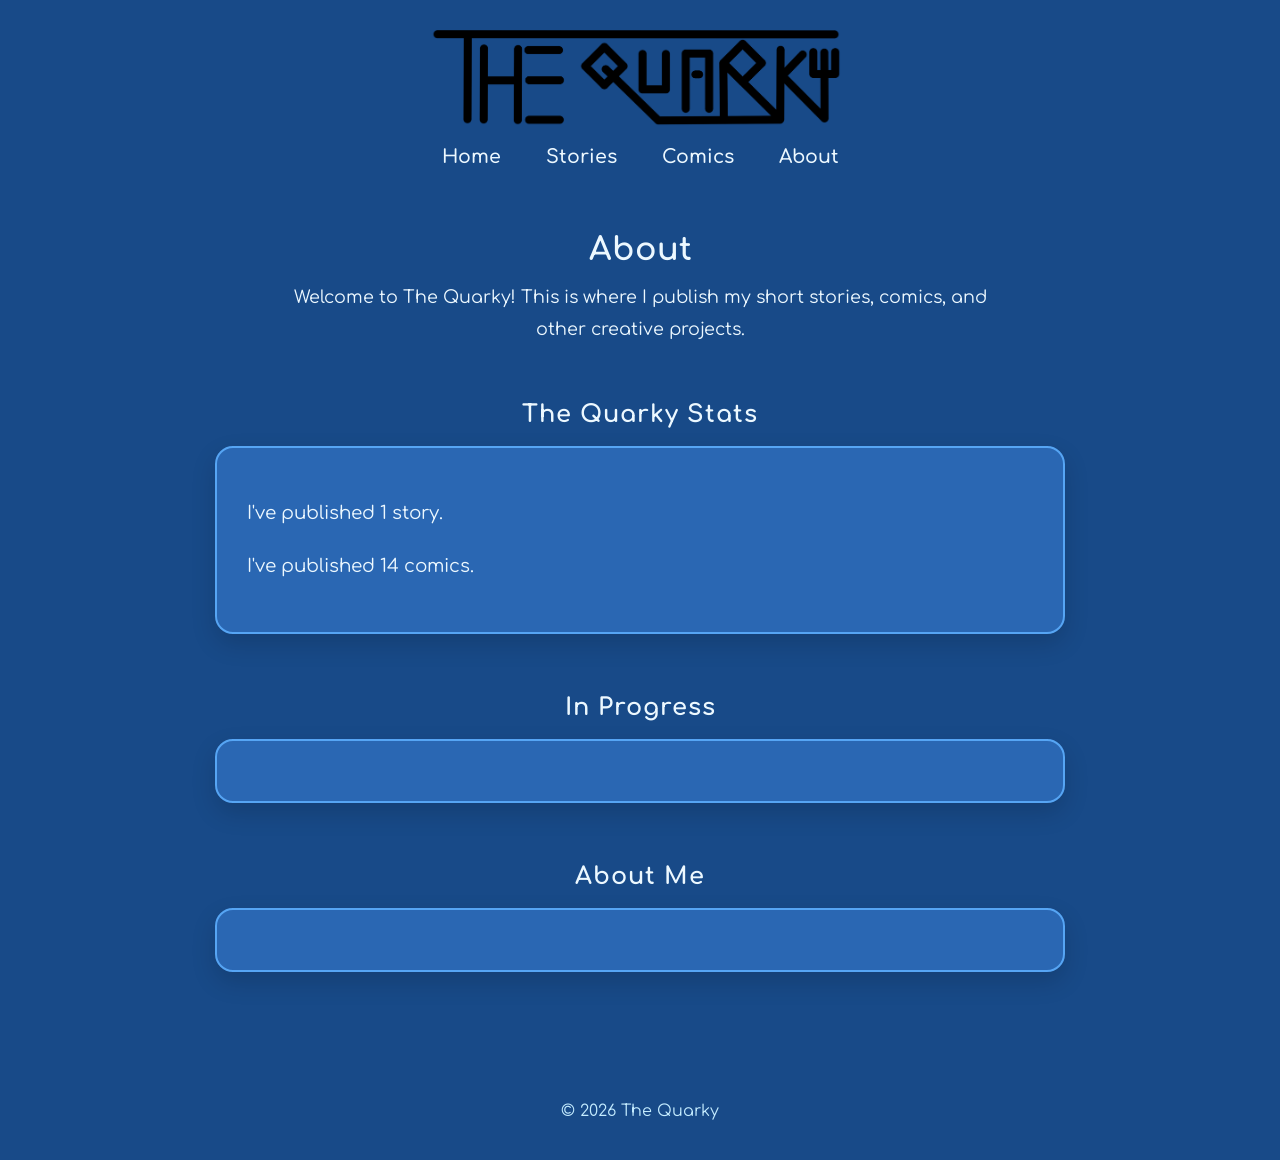
==== about.html @ 54a02f56 "Create an about page" ====
<!DOCTYPE html>
<html lang="en">

<head>

    <meta charset="UTF-8">

    <meta name="viewport" content="width=device-width, initial-scale=1.0">

    <title>About | The Quarky</title>

    <link rel="stylesheet" href="css/style.css">

</head>

<body>

<header>

    <img src="assets/logo.png" class="logo" alt="The Quarky">

    <nav>

        <a href="index.html">Home</a>
        <a href="stories.html">Stories</a>
        <a href="comics.html">Comics</a>
        <a href="about.html">About</a>

    </nav>

</header>

<main class="about-page">

    <h1>About</h1>

    <p class="about-intro">

        Welcome to The Quarky! This is where I publish my short stories,
        comics, and other creative projects.

    </p>

    <!-- ========================= -->
    <!-- Statistics -->
    <!-- ========================= -->

    <section class="about-section">

        <h2>The Quarky Stats</h2>

        <div class="about-card">

            <p id="storyCount"></p>

            <p id="comicCount"></p>

            <p id="wordCount"></p>

        </div>

    </section>

    <!-- ========================= -->
    <!-- In Progress -->
    <!-- ========================= -->

    <section class="about-section">

        <h2>In Progress</h2>

        <div class="about-card">

            <div id="inProgress"></div>

        </div>

    </section>

    <!-- ========================= -->
    <!-- About Me -->
    <!-- ========================= -->

    <section class="about-section">

        <h2>About Me</h2>

        <div class="about-card">

            <div id="aboutMe"></div>

        </div>

    </section>

</main>

<footer>

    © 2026 The Quarky

</footer>

<script src="js/stories.js"></script>
<script src="js/comics.js"></script>
<script src="js/about.js"></script>

</body>

</html>
---- css/style.css ----
@import url('https://fonts.googleapis.com/css2?family=Comfortaa:wght@300;400;500;600;700&display=swap');

:root {

    --background: #184A88;
    --panel: #2A67B3;
    --panelHover: #3678C7;
    --accent: #74D8FF;
    --text: #ECF8FF;
    --border: #56A5F4;

}

* {

    margin: 0;
    padding: 0;
    box-sizing: border-box;

}

body {

    background: var(--background);
    color: var(--text);
    font-family: 'Comfortaa', sans-serif;

}

/* ================= HEADER ================= */

header {

    display: flex;
    flex-direction: column;
    align-items: center;

    padding: 15px;

}

.logo {

    width: 420px;
    max-width: 90%;

}

nav {

    display: flex;
    justify-content: center;
    flex-wrap: wrap;

    gap: 45px;

    margin-top: 12px;

}

nav a {

    color: var(--text);
    text-decoration: none;

    font-size: 19px;
    font-weight: 600;

    transition: .2s;

}

nav a:hover {

    color: var(--accent);
    transform: translateY(-2px);

}

/* ================= GENERAL ================= */

main {

    width: 92%;
    max-width: 1400px;
    margin: auto;

}

footer {

    text-align: center;

    padding: 40px;

    margin-top: 90px;

    color: #C4ECFF;

}

/* ================================================= */
/* HOME */
/* ================================================= */

.featured {

    margin-top: 60px;

}

.featured h2 {

    text-align: center;

    margin-bottom: 25px;

    font-size: 34px;

    letter-spacing: 2px;

}

.feature-card {

    display: flex;

    gap: 45px;

    align-items: flex-start;

    background: var(--panel);

    border: 2px solid var(--border);

    border-radius: 24px;

    padding: 35px;

    box-shadow: 0 0 30px rgba(0, 0, 0, .18);

}

.story-cover {

    width: 240px;

    border-radius: 18px;

}

.comic-cover {

    width: 280px;

    border-radius: 18px;

}

.feature-info {

    display: flex;

    flex-direction: column;

    gap: 25px;

}

.feature-info h3 {

    font-size: 32px;

}

.feature-info p {

    font-size: 20px;

    line-height: 1.6;

}

button {

    width: 220px;

    height: 55px;

    border: none;

    border-radius: 16px;

    background: var(--accent);

    color: #063258;

    font-family: 'Comfortaa';

    font-size: 18px;

    font-weight: bold;

    cursor: pointer;

    transition: .2s;

}

button:hover {

    transform: translateY(-2px);

    filter: brightness(1.05);

}

/* ================================================= */
/* STORIES */
/* ================================================= */

.stories-page h1 {

    text-align: center;

    font-size: 42px;

    margin: 25px 0 30px;

}

.search-container {

    display: flex;

    justify-content: center;

    margin-bottom: 45px;

}

#storySearch {

    width: 700px;

    max-width: 90%;

    height: 58px;

    padding: 0 22px;

    background: var(--panel);

    color: white;

    border: 2px solid var(--border);

    border-radius: 18px;

    font-size: 20px;

    font-family: 'Comfortaa';

    outline: none;

}

.story-grid {

    display: grid;

    grid-template-columns: repeat(auto-fill, minmax(170px, 1fr));

    gap: 40px;

    justify-items: center;

    margin-bottom: 80px;

}

.story-card {

    cursor: pointer;

    transition: .25s;

}

.story-card:hover {

    transform: translateY(-8px) scale(1.03);

}

.story-card.selected {

    position: relative;

    z-index: 1001;

}

.story-card img {

    width: 170px;

    border-radius: 18px;

    border: 2px solid var(--border);

    box-shadow: 0 0 22px rgba(0, 0, 0, .25);

}

/* Overlay */

.overlay {

    position: fixed;

    inset: 0;

    background: rgba(0, 0, 0, .55);

    opacity: 0;

    pointer-events: none;

    transition: .25s;

    z-index: 1000;

}

.overlay.active {

    opacity: 1;

    pointer-events: auto;

}

/* Sidebar */

.story-sidebar {

    position: fixed;

    top: 0;

    right: 0;

    width: 400px;

    max-width: 90vw;

    height: 100vh;

    background: var(--panel);

    border-left: 2px solid var(--border);

    transform: translateX(100%);

    transition: .25s;

    z-index: 1002;

    overflow-y: auto;

    padding: 30px;

}

.story-sidebar.open {

    transform: translateX(0);

}

.close-sidebar {

    position: absolute;

    top: 18px;

    right: 18px;

    width: 42px;

    height: 42px;

    border-radius: 50%;

}

.sidebar-cover {

    width: 100%;

    border-radius: 18px;

    margin-top: 40px;

    margin-bottom: 25px;

}

.story-sidebar h2 {

    font-size: 30px;

    margin-bottom: 15px;

}

.sidebar-release {

    margin-bottom: 20px;

}

.sidebar-tags {

    display: flex;

    flex-wrap: wrap;

    gap: 10px;

    margin: 25px 0;

}

.sidebar-tags span {

    padding: 8px 14px;

    border-radius: 20px;

    border: 1px solid var(--border);

    background: rgba(255, 255, 255, .08);

}

/* ================================================= */
/* COMICS */
/* ================================================= */

.comic-page {

    display: flex;

    flex-direction: column;

    align-items: center;

    margin-top: 30px;

}

.comic-page h1 {

    text-align: center;

    font-size: 42px;

    margin-bottom: 30px;

}

.comic-frame {

    width: 100%;

    max-width: 1050px;

    background: var(--panel);

    border: 2px solid var(--border);

    border-radius: 24px;

    padding: 20px;

    box-shadow: 0 0 35px rgba(0, 0, 0, .25);

    display: flex;

    justify-content: center;

}

#comicImage {

    width: 100%;

    height: auto;

    border-radius: 16px;

    display: block;

}

.comic-navigation {

    display: flex;

    justify-content: center;

    flex-wrap: wrap;

    gap: 18px;

    margin-top: 35px;

}

.comic-navigation button {

    width: 155px;

}

.comic-date {

    margin-top: 30px;

    font-size: 20px;

    color: #D9F3FF;

}

/* ================================================= */
/* MOBILE */
/* ================================================= */

@media(max-width:850px) {

    .logo {

        width: 300px;

    }

    nav {

        gap: 22px;

    }

    .feature-card {

        flex-direction: column;

        align-items: center;

        text-align: center;

    }

    .story-grid {

        grid-template-columns: repeat(auto-fill, minmax(140px, 1fr));

    }

    .story-card img {

        width: 140px;

    }

    .story-sidebar {

        width: 100%;

    }

    .comic-navigation button {

        width: 140px;

    }

}

/* ================================================= */
/* Comic Title */
/* ================================================= */

#comicTitle{

    display:flex;

    flex-direction:column;

    align-items:center;

    gap:6px;

    margin-bottom:22px;

}

.comic-number{

    font-size:15px;

    letter-spacing:3px;

    color:var(--textSecondary);

    font-weight:700;

}

.comic-name{

    font-size:34px;

    font-weight:700;

    color:var(--text);

    text-align:center;

}

.story-reader{

    max-width:900px;

    margin:60px auto;

    padding:0 30px;

    text-align:center;

}

.story-reader h1{

    margin-bottom:12px;

}

.story-info{

    display:flex;

    justify-content:center;

    gap:12px;

    margin-bottom:20px;

}

.story-tags{

    display:flex;

    justify-content:center;

    flex-wrap:wrap;

    gap:10px;

    margin-bottom:40px;

}

.story-tag{

    background:var(--panel);

    border:1px solid var(--border);

    border-radius:999px;

    padding:8px 16px;

    font-size:.95rem;

}

.story-content{

    text-align:left;

    max-width:720px;

    margin:0 auto 40px auto;

    line-height:1.9;

    font-size:1.1rem;

}

.story-content p{

    margin-bottom:1.6em;

}

.primary-button{

    margin:0 auto;

    display:block;

}

/* =======================================================
   ABOUT PAGE
======================================================= */

.about-page{

    max-width:900px;

    margin:50px auto;

    padding:0 25px;

    text-align:center;

}

.about-page h1{

    margin-bottom:15px;

}

.about-intro{

    max-width:700px;

    margin:0 auto 55px auto;

    line-height:1.8;

    font-size:1.1rem;

}

.about-section{

    margin-bottom:60px;

}

.about-section h2{

    margin-bottom:18px;

    letter-spacing:1px;

}

/* =======================================================
   NOTE CARDS
======================================================= */

.about-card{

    background:var(--panel);

    border:2px solid var(--border);

    border-radius:18px;

    padding:30px;

    text-align:left;

    line-height:1.9;

    box-shadow:0 10px 25px rgba(0,0,0,.15);

}

.about-card p{

    margin:12px 0;

}

/* =======================================================
   STATISTICS
======================================================= */

.about-card p{

    font-size:1.08rem;

}

#storyCount,
#comicCount,
#wordCount{

    font-size:1.15rem;

    margin:18px 0;

}

/* =======================================================
   MOBILE
======================================================= */

@media (max-width:700px){

    .about-page{

        padding:0 18px;

    }

    .about-card{

        padding:22px;

    }

}
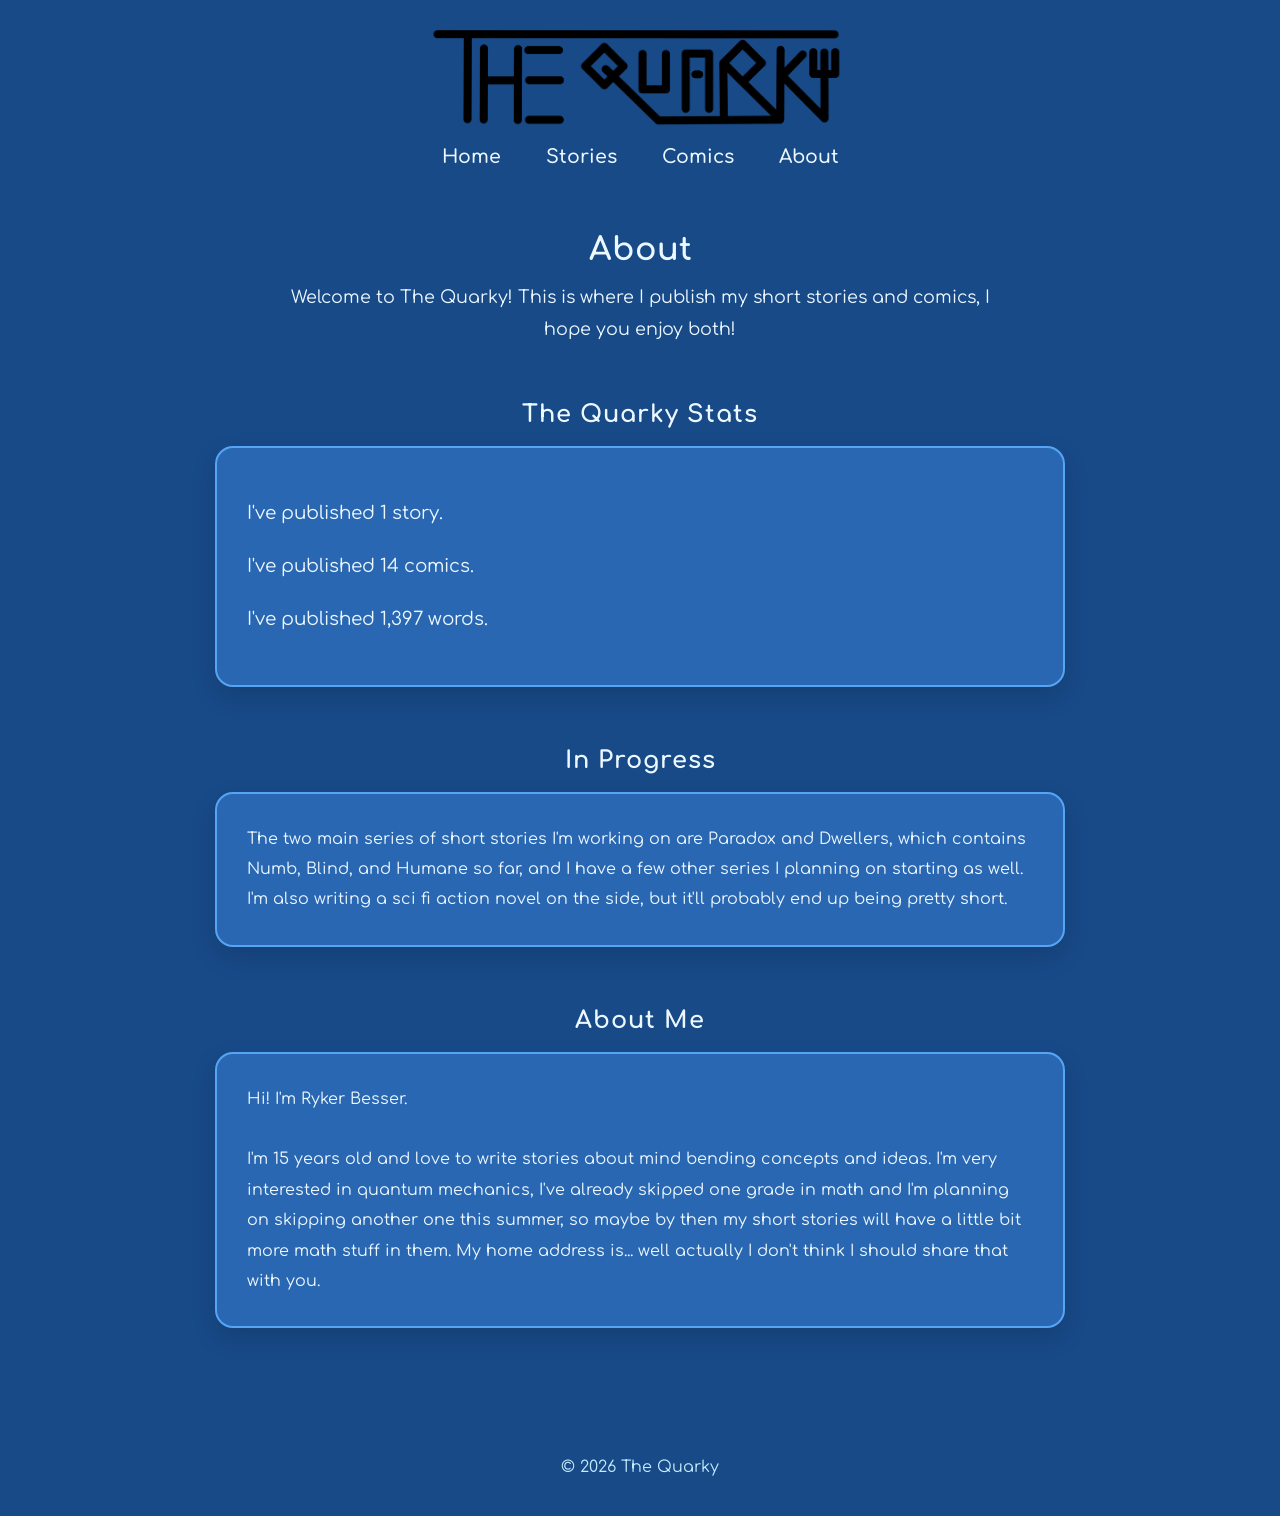
==== commit 05babc47: "change some things" ====
--- a/about.html
+++ b/about.html
@@ -36,8 +36,8 @@
 
     <p class="about-intro">
 
-        Welcome to The Quarky! This is where I publish my short stories,
-        comics, and other creative projects.
+        Welcome to The Quarky! This is where I publish my short stories and
+        comics, I hope you enjoy both!
 
     </p>
 
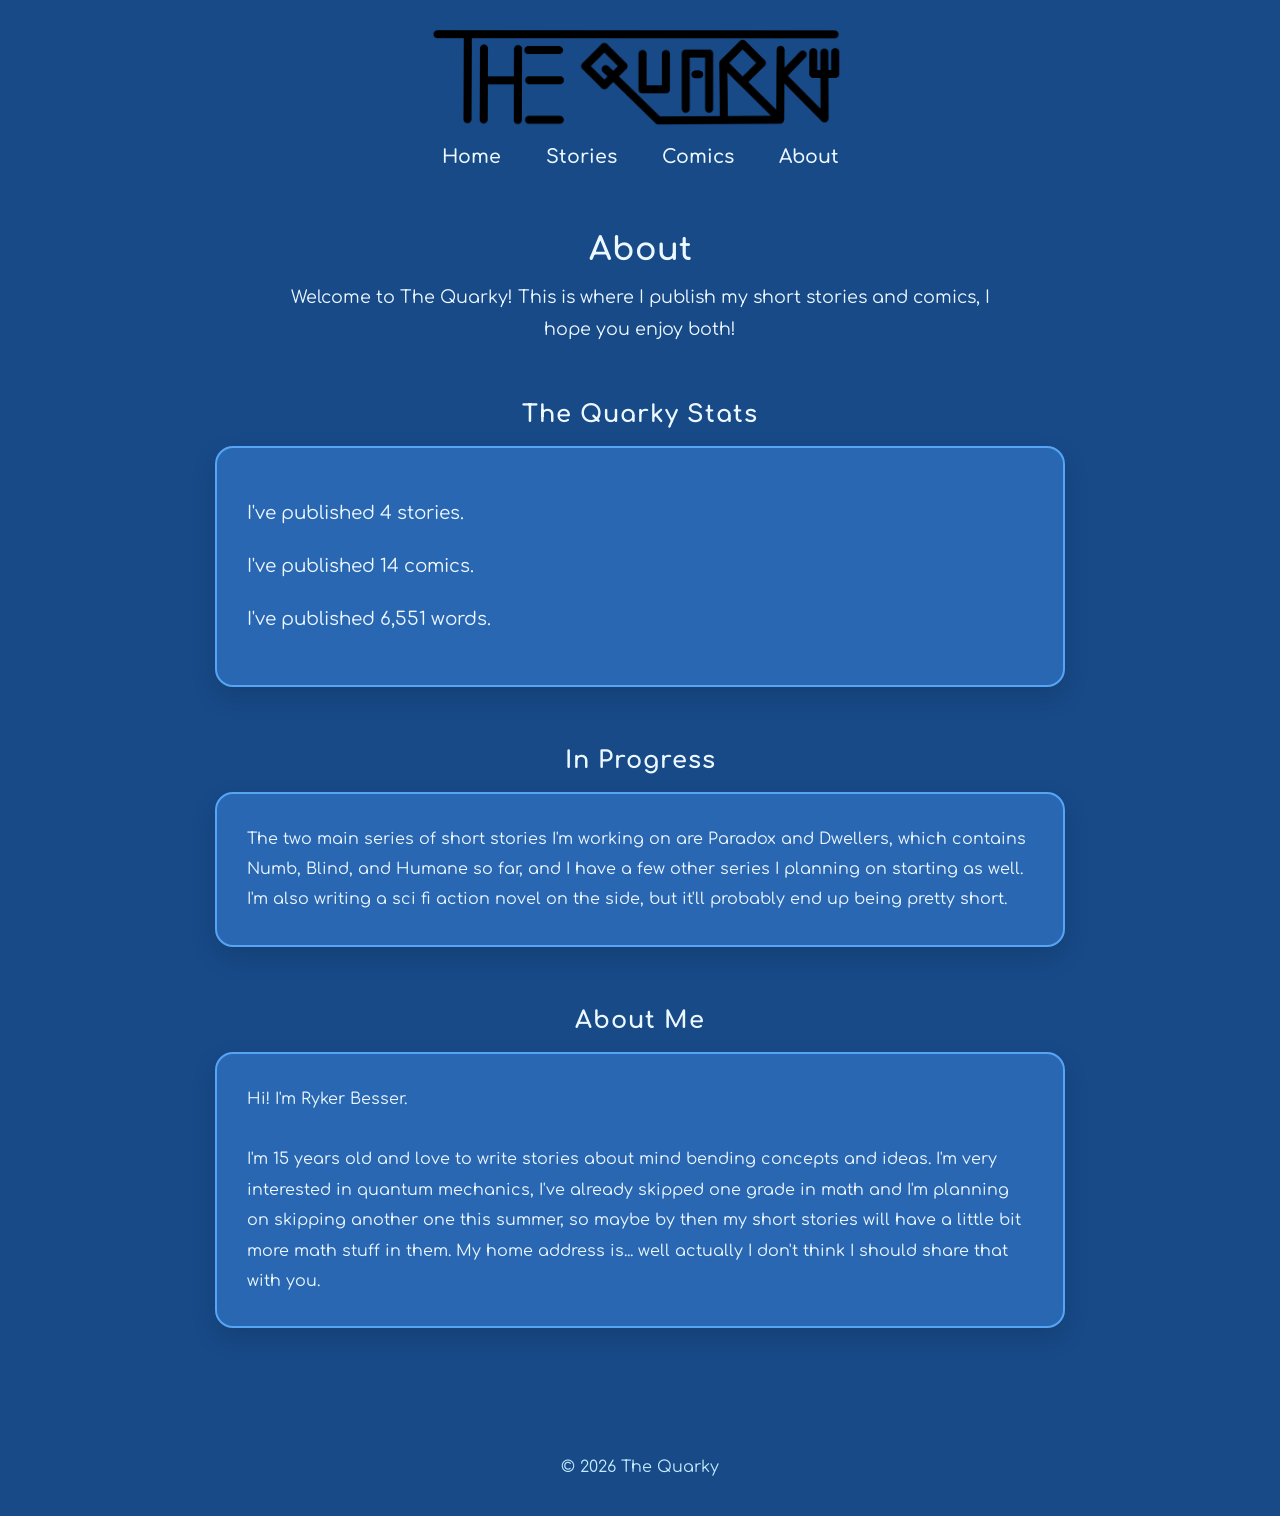
==== commit 96fc2532: "Added stories" ====
--- a/about.html
+++ b/about.html
@@ -15,96 +15,95 @@
 
 <body>
 
-<header>
+    <header>
 
-    <img src="assets/logo.png" class="logo" alt="The Quarky">
+        <img src="assets/logo.png" class="logo" alt="The Quarky">
 
-    <nav>
+        <nav>
 
-        <a href="index.html">Home</a>
-        <a href="stories.html">Stories</a>
-        <a href="comics.html">Comics</a>
-        <a href="about.html">About</a>
+            <a href="index.html">Home</a>
+            <a href="stories.html">Stories</a>
+            <a href="comics.html">Comics</a>
+            <a href="about.html">About</a>
 
-    </nav>
+        </nav>
 
-</header>
+    </header>
 
-<main class="about-page">
+    <main class="about-page">
 
-    <h1>About</h1>
+        <h1>About</h1>
 
-    <p class="about-intro">
+        <p class="about-intro">
 
-        Welcome to The Quarky! This is where I publish my short stories and
-        comics, I hope you enjoy both!
+            Welcome to The Quarky! This is where I publish my short stories and
+            comics, I hope you enjoy both!
 
-    </p>
+        </p>
 
-    <!-- ========================= -->
-    <!-- Statistics -->
-    <!-- ========================= -->
+        <!-- ========================= -->
+        <!-- Statistics -->
+        <!-- ========================= -->
 
-    <section class="about-section">
+        <section class="about-section">
 
-        <h2>The Quarky Stats</h2>
+            <h2>The Quarky Stats</h2>
 
-        <div class="about-card">
+            <div class="about-card">
 
-            <p id="storyCount"></p>
+                <p id="storyCount"></p>
 
-            <p id="comicCount"></p>
+                <p id="comicCount"></p>
 
-            <p id="wordCount"></p>
+                <p id="wordCount"></p>
 
-        </div>
+            </div>
 
-    </section>
+        </section>
 
-    <!-- ========================= -->
-    <!-- In Progress -->
-    <!-- ========================= -->
+        <!-- ========================= -->
+        <!-- In Progress -->
+        <!-- ========================= -->
 
-    <section class="about-section">
+        <section class="about-section">
 
-        <h2>In Progress</h2>
+            <h2>In Progress</h2>
 
-        <div class="about-card">
+            <div class="about-card">
 
-            <div id="inProgress"></div>
+                <div id="inProgress"></div>
 
-        </div>
+            </div>
 
-    </section>
+        </section>
 
-    <!-- ========================= -->
-    <!-- About Me -->
-    <!-- ========================= -->
+        <!-- ========================= -->
+        <!-- About Me -->
+        <!-- ========================= -->
 
-    <section class="about-section">
+        <section class="about-section">
 
-        <h2>About Me</h2>
+            <h2>About Me</h2>
 
-        <div class="about-card">
+            <div class="about-card">
 
-            <div id="aboutMe"></div>
+                <div id="aboutMe"></div>
 
-        </div>
+            </div>
 
-    </section>
+        </section>
 
-</main>
+    </main>
 
-<footer>
+    <footer>
 
-    © 2026 The Quarky
+        © 2026 The Quarky
 
-</footer>
+    </footer>
 
-<script src="js/stories.js"></script>
-<script src="js/comics.js"></script>
-<script src="js/about.js"></script>
-
+    <script src="js/storiesData.js"></script>
+    <script src="js/comicsData.js"></script>
+    <script src="js/about.js"></script>
 </body>
 
 </html>
--- a/css/style.css
+++ b/css/style.css
@@ -525,16 +525,6 @@
 
 }
 
-.comic-date {
-
-    margin-top: 30px;
-
-    font-size: 20px;
-
-    color: #D9F3FF;
-
-}
-
 /* ================================================= */
 /* MOBILE */
 /* ================================================= */
@@ -593,127 +583,127 @@
 /* Comic Title */
 /* ================================================= */
 
-#comicTitle{
-
-    display:flex;
-
-    flex-direction:column;
-
-    align-items:center;
-
-    gap:6px;
-
-    margin-bottom:22px;
-
-}
-
-.comic-number{
-
-    font-size:15px;
-
-    letter-spacing:3px;
-
-    color:var(--textSecondary);
-
-    font-weight:700;
-
-}
-
-.comic-name{
-
-    font-size:34px;
-
-    font-weight:700;
-
-    color:var(--text);
-
-    text-align:center;
-
-}
-
-.story-reader{
-
-    max-width:900px;
-
-    margin:60px auto;
-
-    padding:0 30px;
-
-    text-align:center;
-
-}
-
-.story-reader h1{
-
-    margin-bottom:12px;
-
-}
-
-.story-info{
-
-    display:flex;
-
-    justify-content:center;
-
-    gap:12px;
-
-    margin-bottom:20px;
-
-}
-
-.story-tags{
-
-    display:flex;
-
-    justify-content:center;
-
-    flex-wrap:wrap;
-
-    gap:10px;
-
-    margin-bottom:40px;
-
-}
-
-.story-tag{
-
-    background:var(--panel);
-
-    border:1px solid var(--border);
-
-    border-radius:999px;
-
-    padding:8px 16px;
-
-    font-size:.95rem;
-
-}
-
-.story-content{
-
-    text-align:left;
-
-    max-width:720px;
-
-    margin:0 auto 40px auto;
-
-    line-height:1.9;
-
-    font-size:1.1rem;
-
-}
-
-.story-content p{
-
-    margin-bottom:1.6em;
-
-}
-
-.primary-button{
-
-    margin:0 auto;
-
-    display:block;
+#comicTitle {
+
+    display: flex;
+
+    flex-direction: column;
+
+    align-items: center;
+
+    gap: 6px;
+
+    margin-bottom: 22px;
+
+}
+
+.comic-number {
+
+    font-size: 15px;
+
+    letter-spacing: 3px;
+
+    color: var(--textSecondary);
+
+    font-weight: 700;
+
+}
+
+.comic-name {
+
+    font-size: 34px;
+
+    font-weight: 700;
+
+    color: var(--text);
+
+    text-align: center;
+
+}
+
+.story-reader {
+
+    max-width: 900px;
+
+    margin: 60px auto;
+
+    padding: 0 30px;
+
+    text-align: center;
+
+}
+
+.story-reader h1 {
+
+    margin-bottom: 12px;
+
+}
+
+.story-info {
+
+    display: flex;
+
+    justify-content: center;
+
+    gap: 12px;
+
+    margin-bottom: 20px;
+
+}
+
+.story-tags {
+
+    display: flex;
+
+    justify-content: center;
+
+    flex-wrap: wrap;
+
+    gap: 10px;
+
+    margin-bottom: 40px;
+
+}
+
+.story-tag {
+
+    background: var(--panel);
+
+    border: 1px solid var(--border);
+
+    border-radius: 999px;
+
+    padding: 8px 16px;
+
+    font-size: .95rem;
+
+}
+
+.story-content {
+
+    text-align: left;
+
+    max-width: 720px;
+
+    margin: 0 auto 40px auto;
+
+    line-height: 1.9;
+
+    font-size: 1.1rem;
+
+}
+
+.story-content p {
+
+    margin-bottom: 1.6em;
+
+}
+
+.primary-button {
+
+    margin: 0 auto;
+
+    display: block;
 
 }
 
@@ -721,47 +711,47 @@
    ABOUT PAGE
 ======================================================= */
 
-.about-page{
-
-    max-width:900px;
-
-    margin:50px auto;
-
-    padding:0 25px;
-
-    text-align:center;
-
-}
-
-.about-page h1{
-
-    margin-bottom:15px;
-
-}
-
-.about-intro{
-
-    max-width:700px;
-
-    margin:0 auto 55px auto;
-
-    line-height:1.8;
-
-    font-size:1.1rem;
-
-}
-
-.about-section{
-
-    margin-bottom:60px;
-
-}
-
-.about-section h2{
-
-    margin-bottom:18px;
-
-    letter-spacing:1px;
+.about-page {
+
+    max-width: 900px;
+
+    margin: 50px auto;
+
+    padding: 0 25px;
+
+    text-align: center;
+
+}
+
+.about-page h1 {
+
+    margin-bottom: 15px;
+
+}
+
+.about-intro {
+
+    max-width: 700px;
+
+    margin: 0 auto 55px auto;
+
+    line-height: 1.8;
+
+    font-size: 1.1rem;
+
+}
+
+.about-section {
+
+    margin-bottom: 60px;
+
+}
+
+.about-section h2 {
+
+    margin-bottom: 18px;
+
+    letter-spacing: 1px;
 
 }
 
@@ -769,27 +759,27 @@
    NOTE CARDS
 ======================================================= */
 
-.about-card{
-
-    background:var(--panel);
-
-    border:2px solid var(--border);
-
-    border-radius:18px;
-
-    padding:30px;
-
-    text-align:left;
-
-    line-height:1.9;
-
-    box-shadow:0 10px 25px rgba(0,0,0,.15);
-
-}
-
-.about-card p{
-
-    margin:12px 0;
+.about-card {
+
+    background: var(--panel);
+
+    border: 2px solid var(--border);
+
+    border-radius: 18px;
+
+    padding: 30px;
+
+    text-align: left;
+
+    line-height: 1.9;
+
+    box-shadow: 0 10px 25px rgba(0, 0, 0, .15);
+
+}
+
+.about-card p {
+
+    margin: 12px 0;
 
 }
 
@@ -797,19 +787,19 @@
    STATISTICS
 ======================================================= */
 
-.about-card p{
-
-    font-size:1.08rem;
+.about-card p {
+
+    font-size: 1.08rem;
 
 }
 
 #storyCount,
 #comicCount,
-#wordCount{
-
-    font-size:1.15rem;
-
-    margin:18px 0;
+#wordCount {
+
+    font-size: 1.15rem;
+
+    margin: 18px 0;
 
 }
 
@@ -817,17 +807,17 @@
    MOBILE
 ======================================================= */
 
-@media (max-width:700px){
-
-    .about-page{
-
-        padding:0 18px;
+@media (max-width:700px) {
+
+    .about-page {
+
+        padding: 0 18px;
 
     }
 
-    .about-card{
-
-        padding:22px;
+    .about-card {
+
+        padding: 22px;
 
     }
 
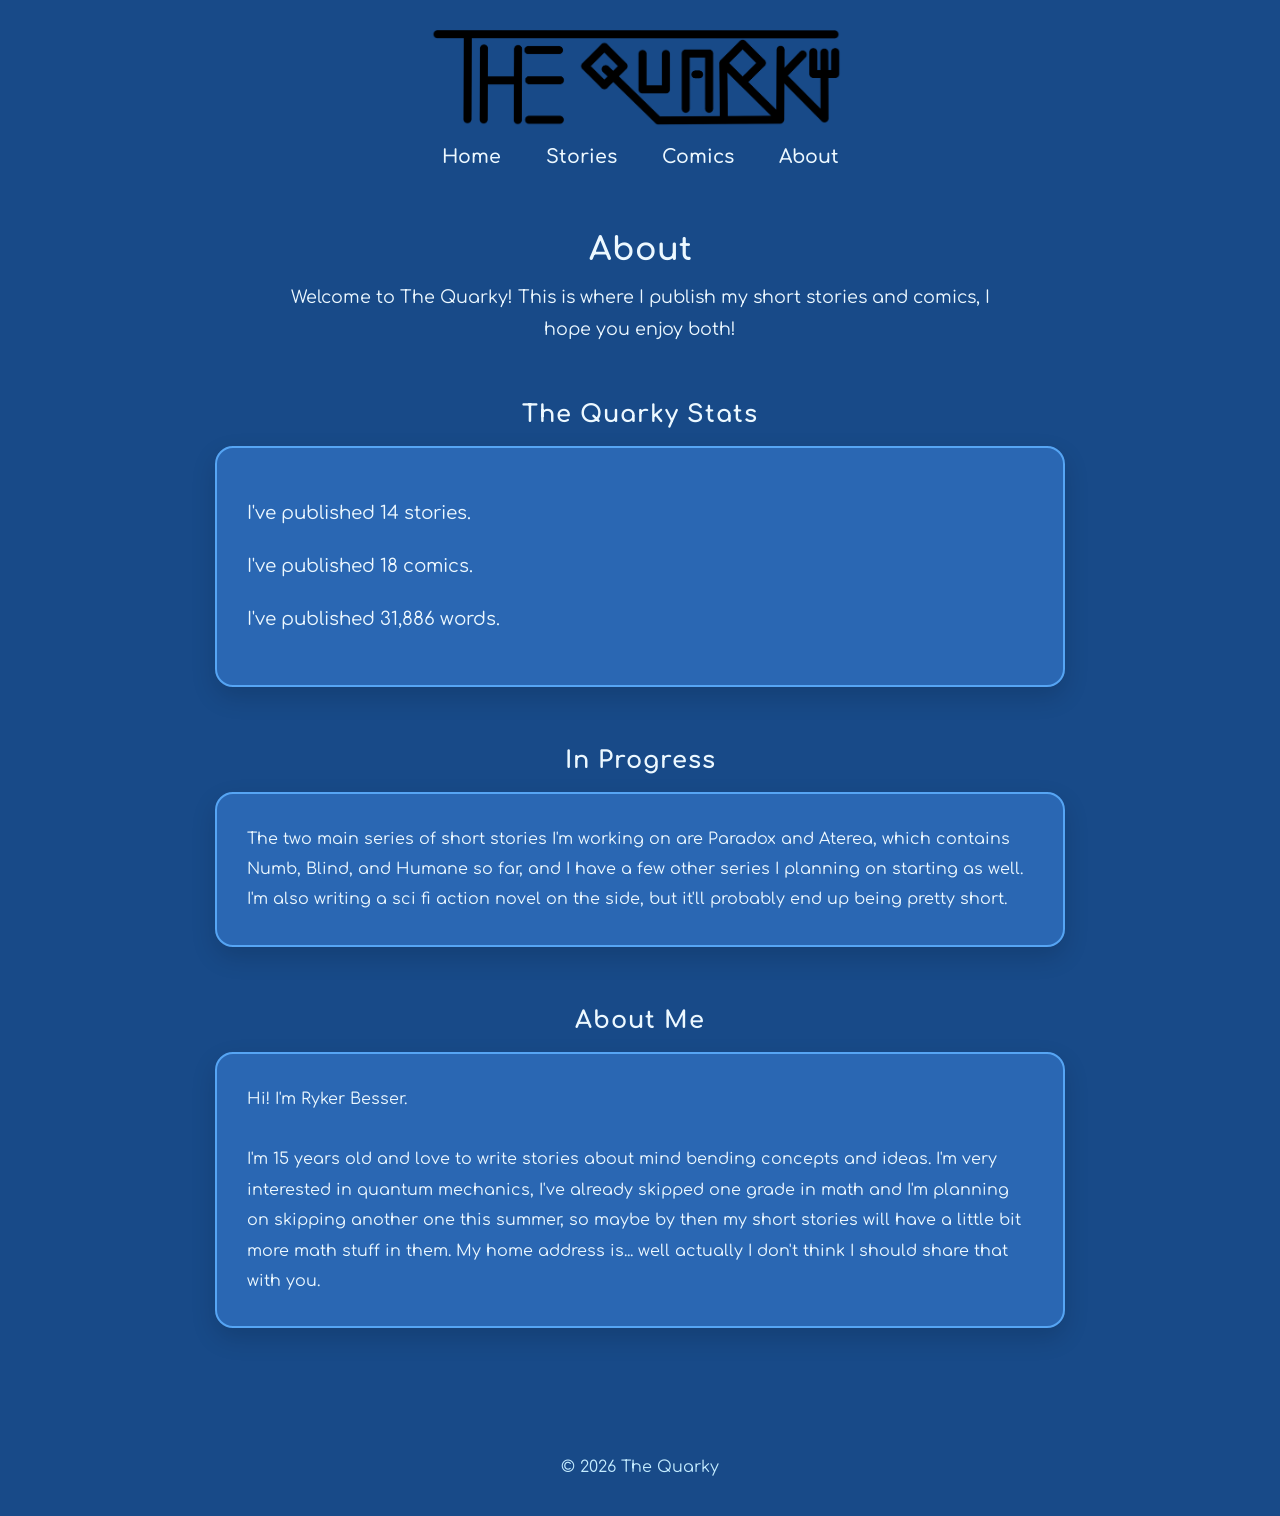
==== commit be780541: "Made it so icon now shows up for tab" ====
--- a/about.html
+++ b/about.html
@@ -2,6 +2,8 @@
 <html lang="en">
 
 <head>
+
+    <link rel="icon" type="image/png" href="favicon.png">
 
     <meta charset="UTF-8">
 
